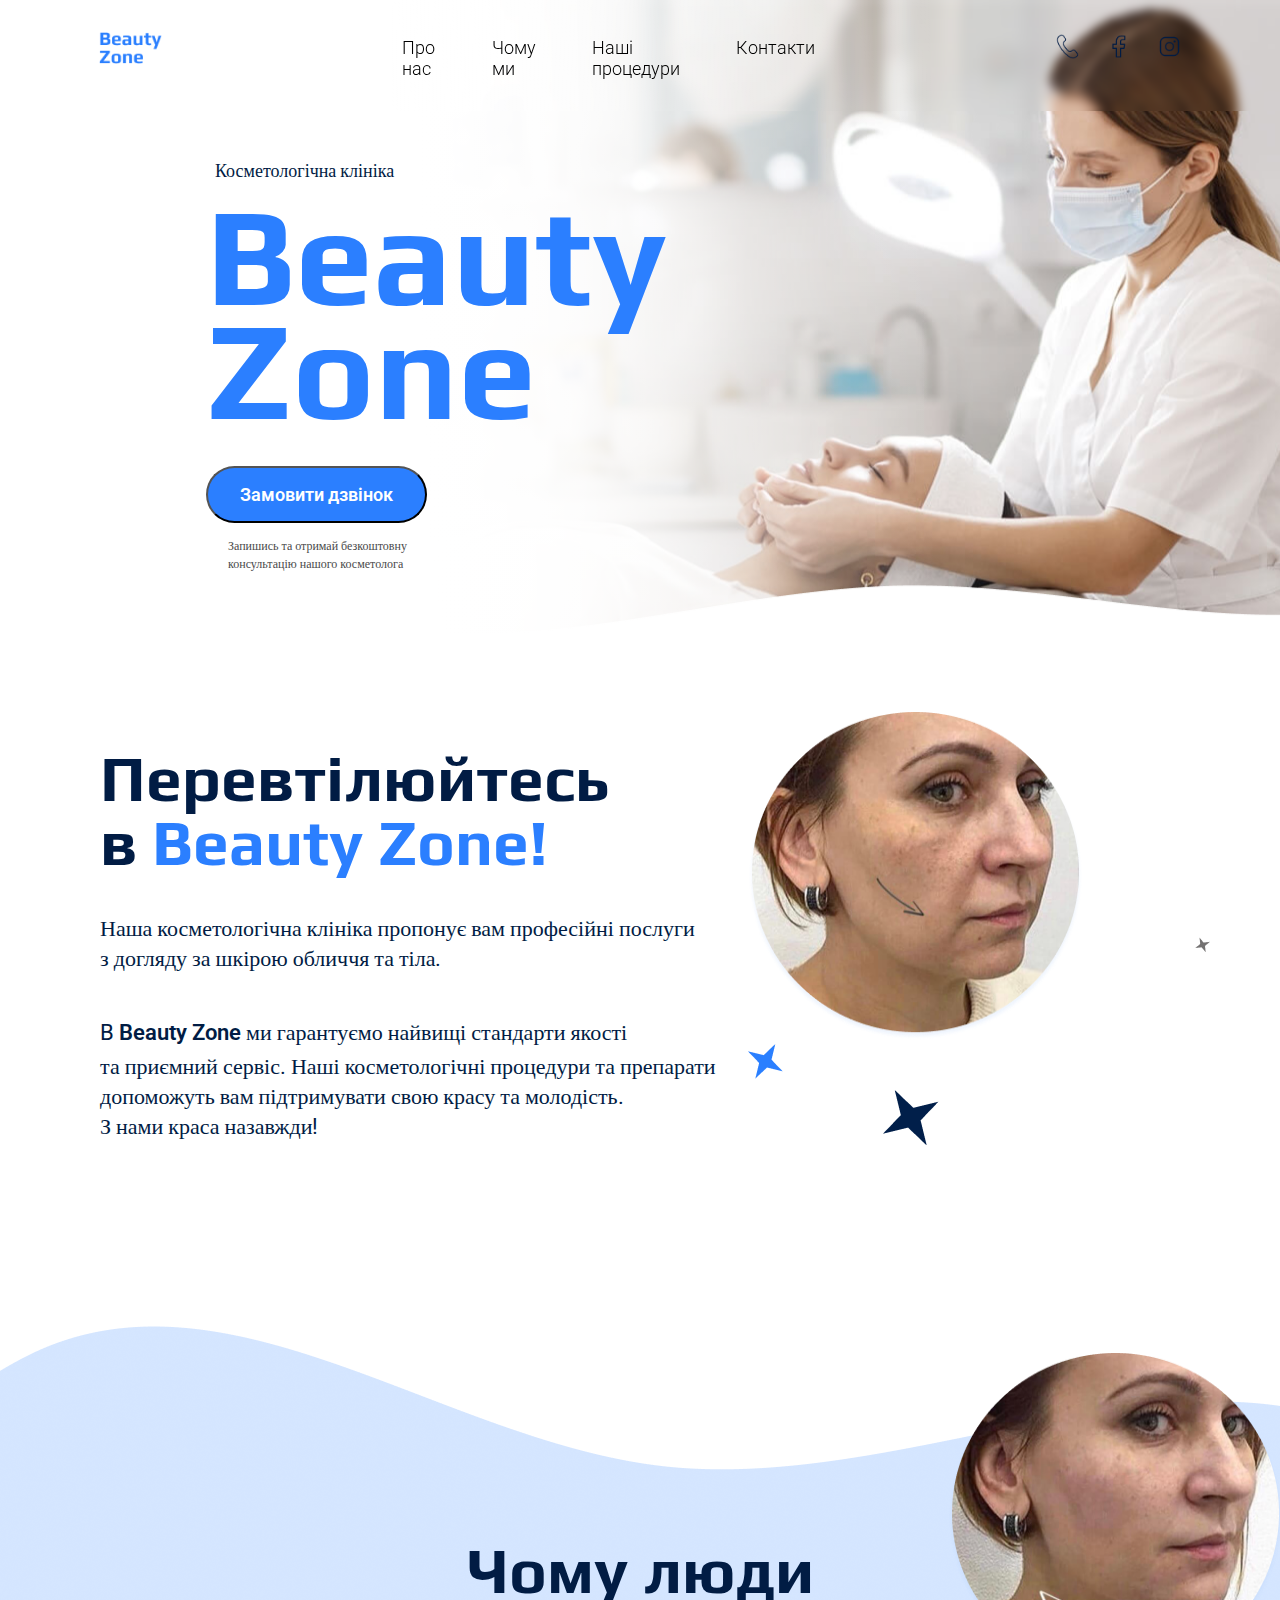
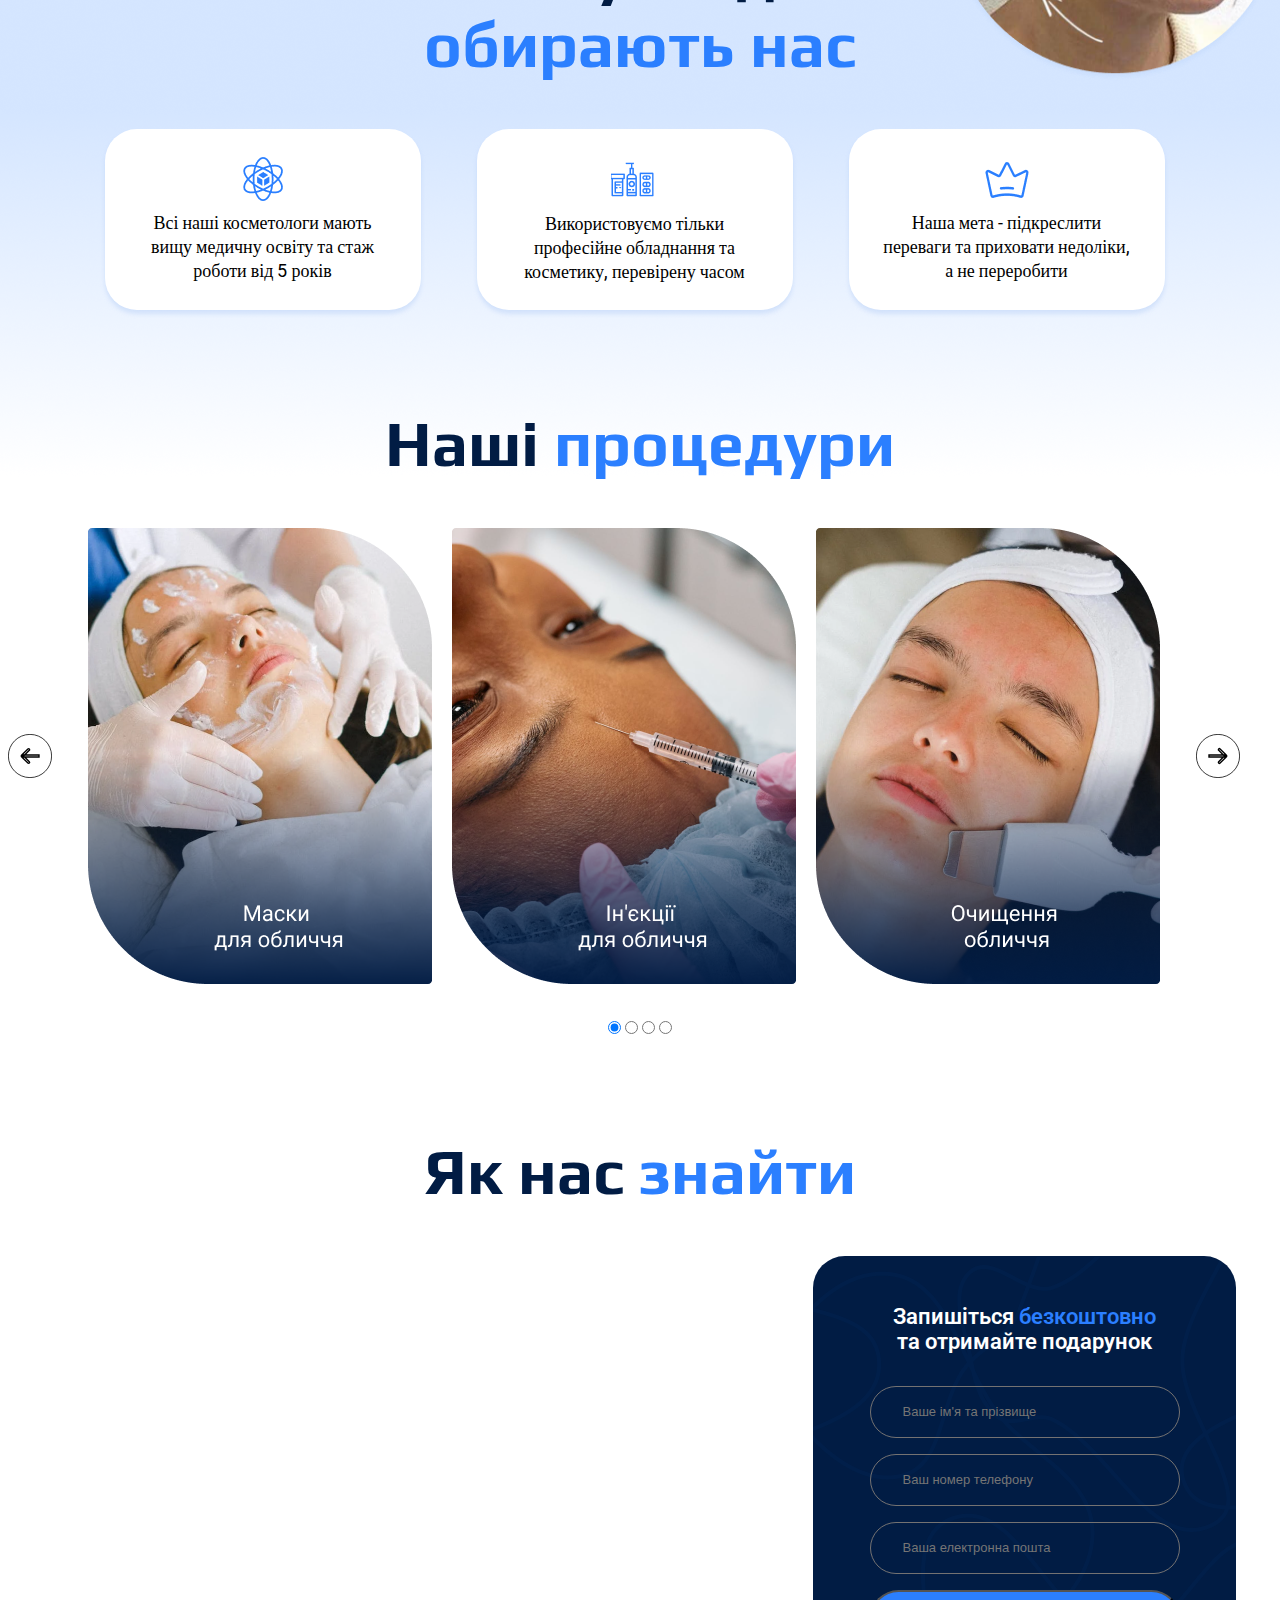
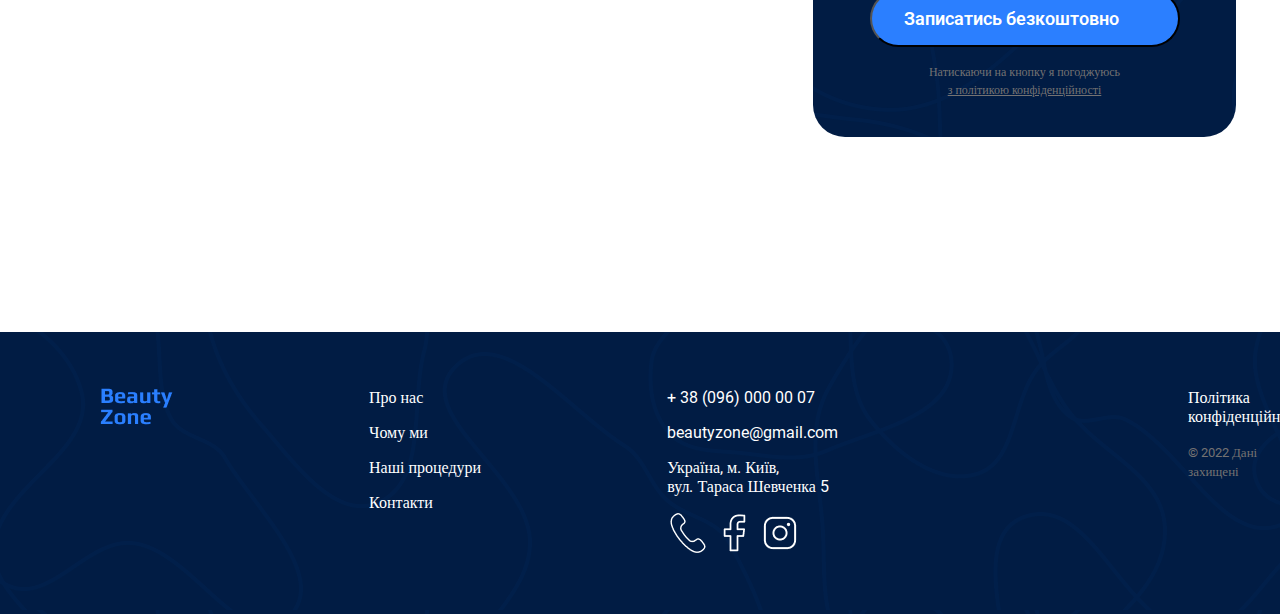
==== index.html @ e83ce2b2 "new" ====
<!DOCTYPE html>
<html lang="uk">
<head>
    <meta charset="UTF-8">
    <meta name="viewport" content="width=device-width, initial-scale=1.0">
    <title>Beaty Zone</title>
    <link rel="stylesheet" href="styles.css">

    <link rel="preconnect" href="https://fonts.googleapis.com">
    <link rel="preconnect" href="https://fonts.gstatic.com" crossorigin>
    
    <link href="https://fonts.googleapis.com/css2?family=Play&family=Roboto:wght@300;400&display=swap" rel="stylesheet">

</head>
<body>
    <div class="main">
    <div class="header">

        <div class="nav">
        <img id="logo" src="img/logo.png" alt="">

        <div class="nav_text">
        <a href="#About-us"><p class="nav_one">Про нас</p></a>
        <a href="#Why-we"><p class="nav_two">Чому ми</p></a>
        <a href="#What-we-do"><p class="nav_three">Наші процедури</p></a>
        <a href="#Where-find"><p class="nav_four">Контакти</p></a>
        </div>
        
        <a href="index2.html"><img id="icons_one" src="img/telephone_icon.png"  alt=""></a>
        <img id="icons_two" src="img/facebook_icon.png" alt="">
        <img id="icons_three" src="img/instagram_icon.png" alt="">
        </div>

    </div>

    
    <div class="center">
        
        <div class="content">
        <p id="par_one">Косметологічна клініка</p>
        <h1>Beauty<br>Zone</h1>
        <button>Замовити дзвінок</button>
        <p id="par_two">Запишись та отримай безкоштовну<br>консультацію нашого косметолога</p>
        </div>
        <img id="vector" src="img/vector.png" alt="">

    </div>

</div>


<a name="About-us"><div class="article"></a>

        <div class="art_text">
        <h1>Перевтілюйтесь<br> в <span>Beauty Zone!</span></h1>
        <p id="art_p_first">Наша косметологічна клініка пропонує вам професійні послуги<br> 
            з догляду за шкірою обличчя та тіла. </p>
        <p id="art_p_two">B <span>Beauty Zone</span> ми гарантуємо найвищі стандарти якості <br>
            та приємний сервіс. Наші косметологічні процедури та препарати<br>
            допоможуть вам підтримувати свою красу та молодість.<br>
            З нами краса назавжди!</p>
        </div>

        <div class="art_img">
        <img id="dark-blue_star" src="img/bottom_star.png" alt="dark-star">
        <img id="face_before" src="img/Mask_group_one.png" alt="face-before">
        <img id="grey_star" src="img/down_star.png" alt="grey-star">
        <img id="blue_star" src="img/up_star.png" alt="">
        <img id="face_after" src="img/Mask_group_two.png" alt="face-after">
        </div>

       </div>


       <div class="not">
        <a name="Why-we"><div class="aside"></a>
        
        <h1>Чому люди<br><span>обирають нас</span></h1>

        <div class="block">

            <div class="block_one">
                <div class="block_456">
                    <img src="img/game-icons.png" alt="">
                    <p>Всі наші косметологи мають вищу медичну освіту 
                        та стаж роботи від 5 років</p>
                </div>
            </div>

            <div class="block_two">
                <div class="block_457">
                    <img src="img/medicinecosmeticsbottle.png" alt="">
                    <p>Використовуємо тільки професійне обладнання
                       та косметику, перевірену часом</p>
                </div>
            </div>

            <div class="block_three">
                <div class="block_458">
                    <img src="img/crown-light.png" alt="">
                    <p>Наша мета - підкреслити переваги 
                       та приховати недоліки, а не переробити</p>
                </div>
            </div>
        </div>

       </div>
    

    <a name="What-we-do"><div class="main_two"></a>
        <h1>Наші <span>процедури</span></h1>

        <div class="slider">
            
        <a href="#" >
            <svg class="arrow_one" width= "44" height= "44">
                <use id="icon-Group-338" href="./img/sprite/symbol-defs4.svg#icon-Group-338"></use>
            </svg>
        </a>
        
        <img class="slider_img_one" src="img/slider_one.png" alt="">
        <img class="slider_img_two" src="img/slider_two.png" alt="">
        <img src="img/slider_three.png" alt="">

        <a href="#" >
            <svg class="arrow_two" width= "44" height= "44">
                <use id="icon-Group-338" href="./img/sprite/symbol-defs4.svg#icon-Group-339"></use>
            </svg>
        </a>
        </div>

        <div id="slider_radio">
            <input type="radio" name="slider" id="slide1" checked>
            <input type="radio" name="slider" id="slide2">
            <input type="radio" name="slider" id="slide3">
            <input type="radio" name="slider" id="slide4">
        </div>
    </div>

</div>


<a name="Where-find"></a><div class="location_reg">
    <h1>Як нас <span>знайти</span></h1>

    <div class="location_reg-content">
        <div class="location">
            <iframe class="location_map" src="https://www.google.com/maps/embed?pb=!1m18!1m12!1m3!1d2540.9325719461135!2d30.517166789410403!3d50.44235659999998!2m3!1f0!2f0!3f0!3m2!1i1024!2i768!4f13.1!3m3!1m2!1s0x40d4cef8b5f6338d%3A0x25c7f06ad686451c!2z0LHRg9C7LiDQotCw0YDQsNGB0LAg0KjQtdCy0YfQtdC90LrQviwgNSwg0JrQuNC10LIsIDAyMDAw!5e0!3m2!1sru!2sua!4v1694775369630!5m2!1sru!2sua" width="600" height="450" style="border:0;" allowfullscreen="" loading="lazy" referrerpolicy="no-referrer-when-downgrade"></iframe>
        </div>

        <div class="register_form">
            <div class="register">
                <h1>Запишіться <span>безкоштовно</span>
                   <br> та отримайте подарунок</h1>

                <form>
                <input type="text" id="name" name="name" placeholder="Ваше ім'я та прізвище">
                <input type="text" id="phone-number" name="phone-number" placeholder="Ваш номер телефону">
                <input type="email" id="email" name="email" placeholder="Ваша електронна пошта">
                <button>Записатись безкоштовно</button>
                <p>Натискаючи на кнопку я погоджуюсь <br><span>з політикою конфіденційності</span></p>
                </form>
                
            </div>
        </div>

    </div>

</div>


<div class="footer">

    <div class="logo">
        <img src="img/logo.png" alt="">
    </div>

    <div class="about_us">
        <ul>
            <li>Про нас</li>
            <li>Чому ми</li>
            <li>Наші процедури</li>
            <li>Контакти</li>
        </ul>
    </div>

    <div class="info">
        <ul>
            <li>+ 38 (096) 000 00 07</li>
            <li>beautyzone@gmail.com</li>
            <li>Україна, м. Київ,<br>
                вул. Тараса Шевченка 5</li>
            <li>
                <img src="img/telephone-white.png" alt="">
                <img src="img/facebook-white.png" alt="">
                <img src="img/instagram-white.png" alt="">
            </li>
        </ul>
    </div>

    <div class="confidenc">
        <ul>
            <li>Політика конфіденційності</li>
            <li><span>© 2022 Дані захищені</span></li>
            <!-- <img class="conf-img" src="img/Photo-products.png" alt=""> -->
        </ul>
    </div>


</div>


</body>
</html>
---- styles.css ----
@font-face {
    font-display: swap; 
    font-family: 'Roboto';
    font-style: normal;
    font-weight: 400;
    src: url('../fonts/roboto-v30-latin-regular.woff2') format('woff2'); 
  }
@font-face {
    font-display: swap; 
    font-family: 'Play';
    font-style: normal;
    font-weight: 400;
    src: url('../fonts/play-v19-latin-regular.woff2') format('woff2'); 
  }

  :root {
    --beauty-landing-2-c-1: #011C44;
    --beauty-landing-22: #2B7FFF;
    --beauty-landing-2-background: #FFF;
    --beauty-landing-25: #747272;
}

* {
    margin: 0;
    padding: 0;
    box-sizing: border-box;
}
body {
    margin: 0;
    font-family: 'roboto' 'play';
}


.main {
    background-image: url(img/fon.png);
    background-repeat: no-repeat;
}
.header{
    background: rgba(255, 255, 255, 0.25);
    backdrop-filter: blur(5px);
    background: linear-gradient(89deg, #FFF 30.62%, rgba(255, 255, 255, 0.85) 41.31%, rgba(255, 255, 255, 0.19) 58.65%, rgba(255, 255, 255, 0.00) 72.78%);
} 


.nav {
    display: inline-flex;
    font-family: 'Play';
    font-size: 18px;
    font-style: normal;
    font-weight: 700;
    line-height: normal;
    padding-top: 32px;
    padding-bottom: 32px;
    margin-left: 99px;
    margin-right: 99px;
}
#logo{
    width: 64px;
    height: 32px;
    cursor: pointer;
}

.nav_text {
    display: inline-flex;
    margin-left: 240px;
    margin-right: 240px;
}
.nav_text a {
    text-decoration: none;
}
.nav p {
    cursor: pointer;
    padding-top: 5px;
    justify-content: center;
    color: #000000;
    font-family: Roboto;
    font-size: 18px;
    font-weight: 300;
    line-height: normal;
}
.nav_one {
    margin-right:  56px;
}
.nav_two {
    margin-right:  56px;
}
.nav_three {
    margin-right:  56px;
}
.nav p:hover{
    color: var(--beauty-landing-22, #2B7FFF);
}

#icons_one {
    cursor: pointer;
    width: 25px;
    height: 25px;
    margin-right: 26px;
    margin-top: 2px;
}
#icons_one:hover {
        display: inline-block; /* Делаем элемент блочным для правильного отображения */
        transition: all 3s ease; /* Плавный переход со временем 0.3 секунды и анимацией ease (по умолчанию) */
      
}
#icons_two {
    cursor: pointer;
    width: 25px;
    height: 25px;
    margin-right: 26px;
    margin-top: 2px;
}
#icons_three {
    cursor: pointer;
    width: 25px;
    height: 25px;
    margin-top: 2px;
}


.center {
    background: linear-gradient(89deg, #FFF 30.62%, rgba(255, 255, 255, 0.85) 41.31%, rgba(255, 255, 255, 0.19) 58.65%, rgba(255, 255, 255, 0.00) 72.78%);
    /* width: 1469.447px; */
    height: 600.934px;
}
#vector {
    margin-top: 45px;
}
.content {
    margin-left: 206px;
    padding-top: 48.52px;
}

.content #par_one {
    font-family: Roboto;
    font-size: 18px;
    font-weight: 400;
    color: var(--beauty-landing-2-c-1, #011C44);
    padding-bottom: 16px;
    padding-left: 9px;
}
.content h1{
    color: var(--beauty-landing-22, #2B7FFF);
    font-family: Play;
    font-size: 140px;
    font-weight: 700;
    line-height: 114px; 
    text-transform: capitalize;
    padding-bottom: 40px;
}
.content button{
    display: flex;
    padding: 16px 32px;
    align-items: flex-start;
    gap: 10px;
    border-radius: 32px;
    background: var(--beauty-landing-22, #2B7FFF);
}
.content button {
    cursor: pointer;
    font-family: Roboto;
    font-size: 18px;
    font-weight: 600;
    color: #FFF;
}
.content #par_two {
    padding-left: 22px;
    color: var(--beauty-landing-2-c-3, #4A4A4A);
    font-family: Roboto;
    font-size: 12px;
    font-weight: 400;
    line-height: 18px; 
    padding-top: 14px;
}


.article {
    display:flex;
    margin-left: 100px;
}

.art_text {
    display: inline-flex;
    flex-direction: column;
    align-items: flex-start;
    gap: 40px;
    margin-top: 34px;
}
.art_text h1 {
    color: var(--beauty-landing-2-c-1, #011C44);
    font-family: Play;
    font-size: 64px;
    font-weight: 700;
    line-height: 1;
}
.art_text span{
    color: var(--beauty-landing-22, #2B7FFF);
    font-family: Play;
    font-size: 64px;
}

#art_p_first {
    color: var(--beauty-landing-2-c-1, #011C44);
    font-family: Roboto;
    font-size: 22px;
    font-weight: 400;
    line-height: 30px;
}
#art_p_two {
    color: var(--beauty-landing-2-c-1, #011C44);
    font-family: Roboto;
    font-size: 22px;
    font-weight: 400;
    line-height: 30px;
}
#art_p_two span{
    color: var(--beauty-landing-2-c-1, #011C44);
    font-family: Roboto;
    font-size: 22px;
    font-weight: 600;
    line-height: 38px;
    text-transform: capitalize;
}

.art_img {
    display: inline-flexbox;
    width: 499px;
    height: 695px;
    margin-left: 32px;
    position: relative;
}

#face_before {
    width: 335px;
    height: 328px;
}
#face_after {
    width: 335px;
    height: 328px;
    margin-left: 200px;
}
#blue_star {
    padding-bottom: 30vh;
}
#grey_star {
    padding-left: 12vh;
    padding-bottom: 86.58px;
}
#dark-blue_star {
    position: absolute;
    margin-top: 42vh;
    margin-left: 15vh;
}


.not {
    background: url(img/background_blue.png), no-repeat;
    width: 100%;
    margin-top: -9vh;
}
.aside {
    text-align: center;
    padding-top: 23vh;
    margin-bottom: 96px;
}
.aside h1{
    color: var(--beauty-landing-2-c-1, #011C44);
    text-align: center;
    font-family: Play;
    font-size: 64px;
    font-weight: 700;
    line-height: normal;
    padding-bottom: 48px;
}
.aside h1 span{
    color: var(--beauty-landing-22, #2B7FFF);
    background: no-repeat;
    font-size: 64px;
    font-weight: 700;
    line-height: normal;
}


.block {
    display: inline-flex;
    margin-left: 45px;
}

.block_one {
    display: flex;
    height: 181px;
    width: 316px;
    padding: 24px 32px;
    margin-right: 56px;
    justify-content: center;
    align-items: center;
    border-radius: 32px;
    background: #FFF;
    box-shadow: 0px 4px 4px 0px rgba(168, 198, 245, 0.38);
}
.block_456 {
    display: flex;
    flex-direction: column;
    justify-content: flex-end;
    align-items: center;
    gap: 8px;
}
.block_456 p{
    color: #000;
    text-align: center;
    font-family: Roboto;
    font-size: 18px;
    font-weight: 400;
    line-height: 24px; 
}


.block_two {
    display: flex;
    height: 181px;
    width: 316px;
    padding: 24px 32px;
    margin-right: 56px;
    justify-content: center;
    align-items: center;
    border-radius: 32px;
    background: #FFF;
    box-shadow: 0px 4px 4px 0px rgba(168, 198, 245, 0.38);
}
.block_457 {
    display: flex;
    flex-direction: column;
    justify-content: flex-end;
    align-items: center;
    gap: 8px;
}
.block_457 p{
    color: #000;
    text-align: center;
    font-family: Roboto;
    font-size: 18px;
    font-weight: 400;
    line-height: 24px; 
}


.block_three {
    display: flex;
    height: 181px;
    width: 316px;
    padding: 24px 32px;
    margin-right: 56px;
    justify-content: center;
    align-items: center;
    border-radius: 32px;
    background: #FFF;
    box-shadow: 0px 4px 4px 0px rgba(168, 198, 245, 0.38);
}
.block_458 {
    display: flex;
    flex-direction: column;
    justify-content: flex-end;
    align-items: center;
    gap: 8px;
}
.block_458 p{
    color: #000;
    text-align: center;
    font-family: Roboto;
    font-size: 18px;
    font-weight: 400;
    line-height: 24px; 
}

.main_two {
    align-items: center;
    justify-content: center;
    margin-bottom: 96px;
}
.main_two h1{
    color: var(--beauty-landing-2-c-1, #011C44);
    justify-content: center;
    font-family: Play;
    font-size: 64px;
    font-style: normal;
    font-weight: 700;
    line-height: normal;
    text-align: center;
    margin-bottom: 48px;
}
.main_two span{
    color: var(--beauty-landing-22, #2B7FFF);
    font-family: Play;
    font-size: 64px;
    font-weight: 700;
    line-height: normal;
}


.slider {
    text-align: center;
    margin-bottom: 32px;
}

.slider_img_one{
    padding-right: 16px;
}
.slider_img_two{
    padding-right: 16px;
}

.slider svg  {
    text-decoration: none;
    cursor: pointer;
    margin-bottom: 206px;
    margin-right: 32px;
}
use#icon-Group-338 {
    fill:  #ffffff;
    text-decoration: none; 
    stroke: #000;
}
use#icon-Group-338:active {
    text-decoration: none;
    fill: var(--color2, #2B7FFF);
    stroke: #ffffff;
}
.slider a {
    text-decoration: none;
    color: none;
}
.arrow_two{
    cursor: pointer;
    margin-bottom: 206px;
    margin-left: 32px;
}
#slider_radio {
    text-align: center;
}


.location_reg {
    margin-bottom: 95.43px;
}

.location_reg h1{
    text-align: center;
    color: var(--beauty-landing-2-c-1, #011C44);
    text-align: center;
    font-family: Play;
    font-size: 64px;
    font-weight: 700;
    line-height: normal;
    margin-bottom: 48px;
}
.location_reg h1 span{
    color: var(--beauty-landing-22, #2B7FFF);
    font-family: Play;
    font-size: 64px;
    font-weight: 700;
    line-height: normal;
}


.location_reg-content {
    display: inline-flex;
    margin-bottom: 95.43px;
}
.location {
    margin-right: 32px;
}
.location_map {
    width: 605px;
    height: 481px;
    border-radius: 32px;
    margin-left: 176px;
}

.register_form {
    border-radius: 32px;
    background-color: var(--beauty-landing-2-c-1, #011C44);
    background-image: url(img/background_blue-block.png);
    width: 423px;
    height: 481px;
    flex-shrink: 0;
}
.register {
    text-align: center;
}

.register h1{
    color: var(--beauty-landing-2-background, #FFF);
    text-align: center;
    font-family: Roboto;
    font-size: 22px;
    font-weight: 600;
    line-height: normal;
    padding-top: 48px;
    margin-bottom: 32px;
}
.register h1 span{
    color: var(--beauty-landing-22, #2B7FFF);
    font-family: Roboto;
    font-size: 22px;
    font-weight: 600;
    line-height: normal;
}
.register form {
    display: grid;
    justify-content: center;
    gap: 16px;
    
}
.register input {
    width: 310px;
    height: 52px;
    border-radius: 32px;
    border: 1px solid #747272;
    outline: none;
    padding: 0 2rem;
    font-size: 13px;
    background-color: unset;
    flex-shrink: 0;
    color: #FFF;
}

.register button {
    cursor: pointer;
    display: flex;
    padding: 16px 32px;
    align-items: flex-start;
    gap: 10px;
    border-radius: 32px;
    background: var(--beauty-landing-22, #2B7FFF);
    color: var(--beauty-landing-2-background, #FFF);
    font-family: Roboto;
    font-size: 18px;
    font-weight: 600;
    line-height: normal;
}

.register form p{
    color: var(--beauty-landing-25, #747272);
    text-align: center;
    font-family: Roboto;
    font-size: 12px;
    font-weight: 400;
    line-height: 18px; 
}
.register form span{
    color: var(--beauty-landing-25, #747272);
    font-family: Roboto;
    font-size: 12px;
    font-weight: 400;
    line-height: 18px;
    text-decoration-line: underline;
}


.footer {
    display: flex;
    background-color: var(--beauty-landing-2-c-1);
    color: var(--beauty-landing-2-background);
    background-image: url(img/background-footer.png);
    font-family: Roboto;
    gap: 186px;
}

.logo {
    cursor: pointer;
    margin-top: 56px;
    width: 83px;
    height: 42px;
    margin-left: 100px;
}

.footer ul{
    text-decoration: none;
    list-style: none;
}
.footer ul li{
    text-decoration: none;
    cursor: pointer;
    font-size: 16px;
}
.footer li:hover {
    color: #2B7FFF;
}

.about_us {
    margin-top: 56px;
    margin-bottom: 40px;
}
.about_us li{
    margin-bottom: 16px;
}

.info {
    margin-top: 56px;
    margin-bottom: 40px;
}
.info li {
    margin-bottom: 16px;
}

.confidenc {
    margin-top: 56px;
    margin-bottom: 40px;
    position: absolute;
    margin-left: 132vh;
}
.confidenc li {
    margin-bottom: 16px; 
}
.confidenc span {
    color: var(--beauty-landing-25, #747272);
    font-size: 13px;
}
.conf-img {
    position: relative;
    padding-top: 4px;
    padding-left: 15vh;
}


  @media screen and (max-width: 900px) {
    .carousel img{
      width: calc(100% / 2);
    }
  }
  @media screen and (max-width: 550px) {
    .carousel img{
      width: 100%;
    }
  }
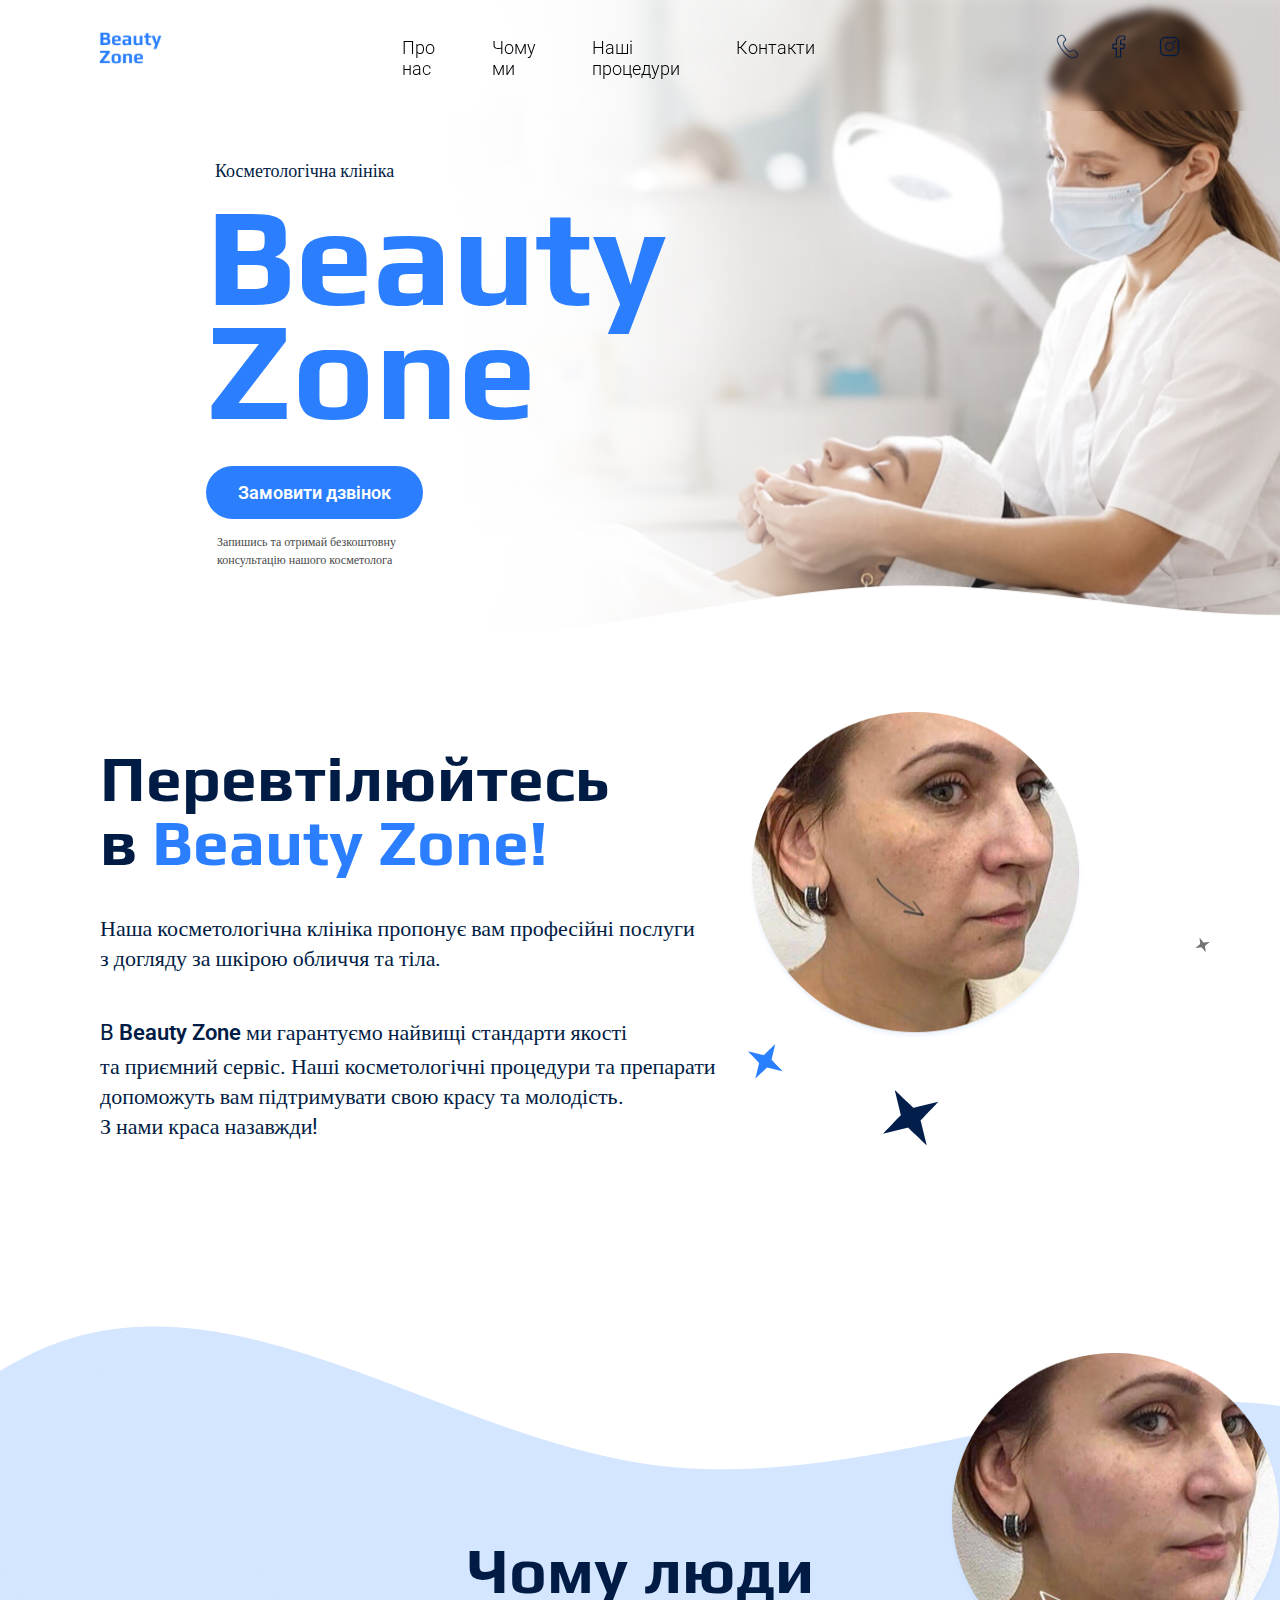
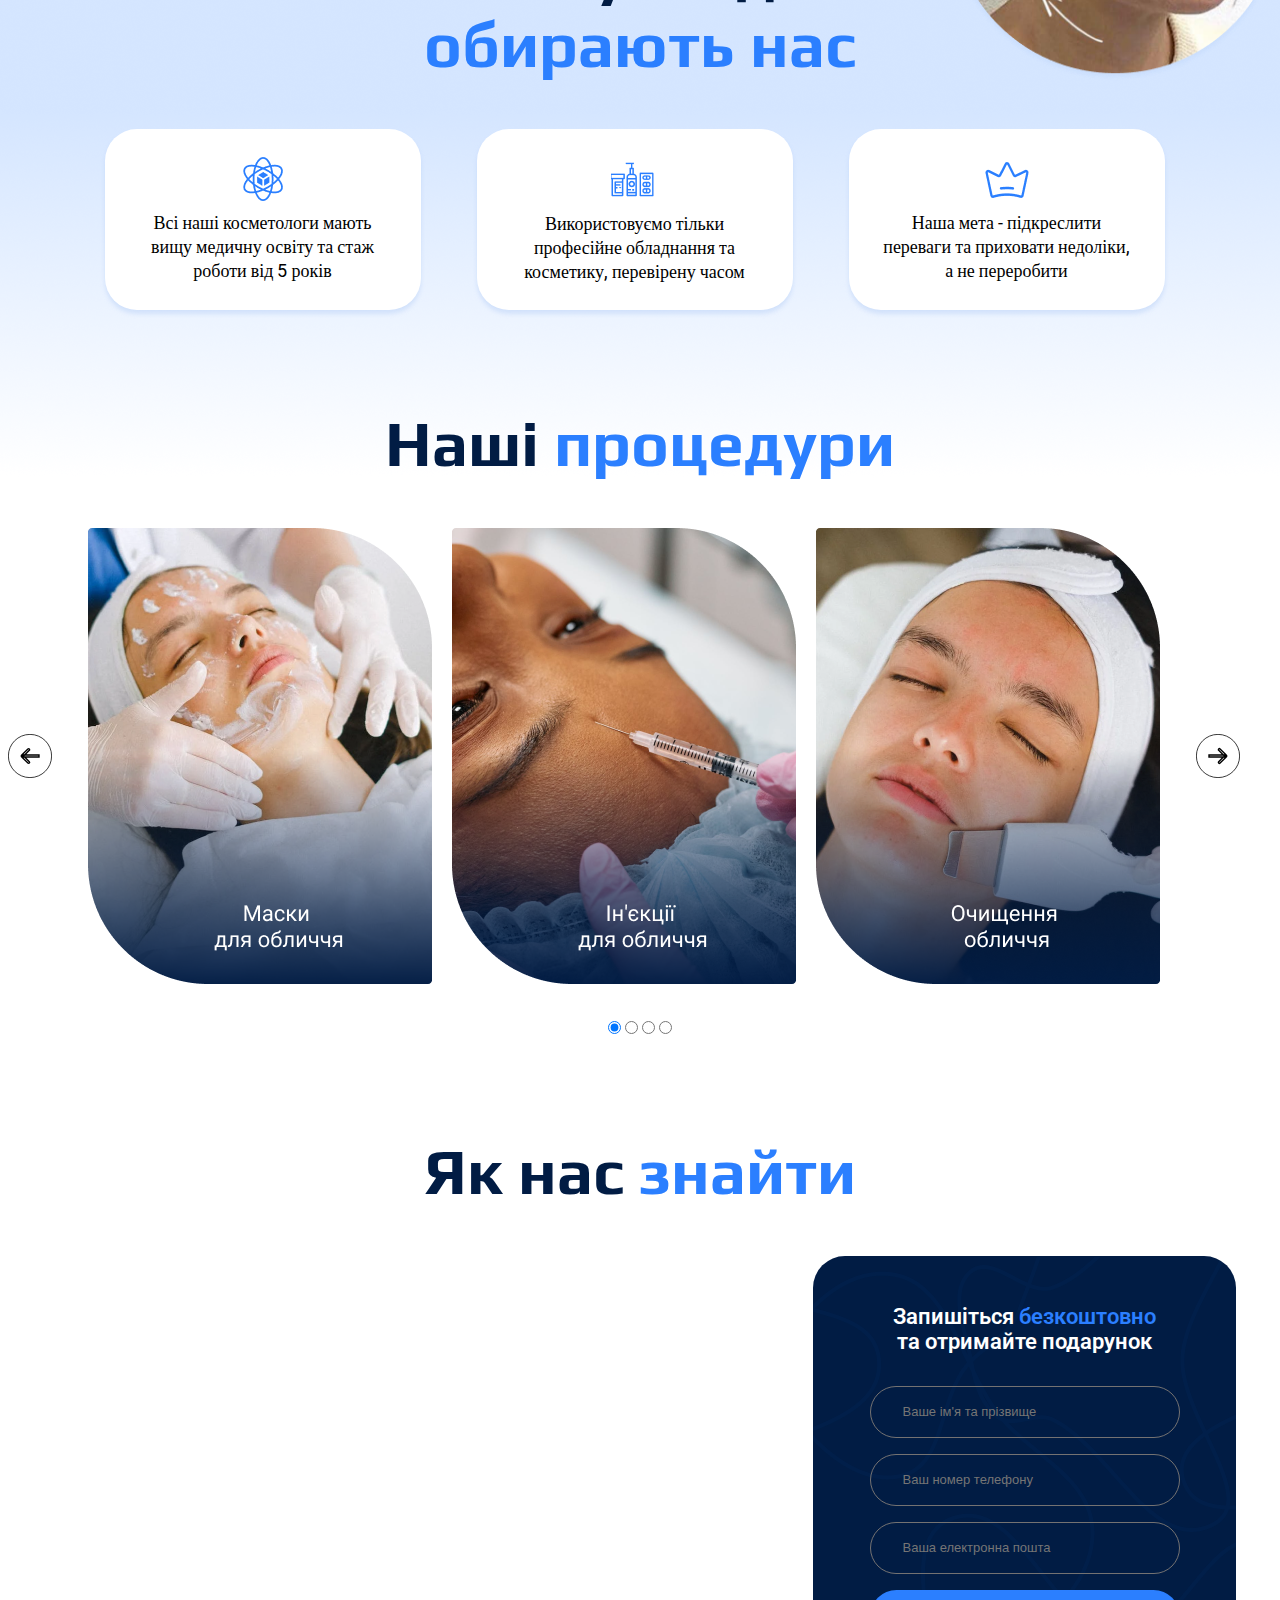
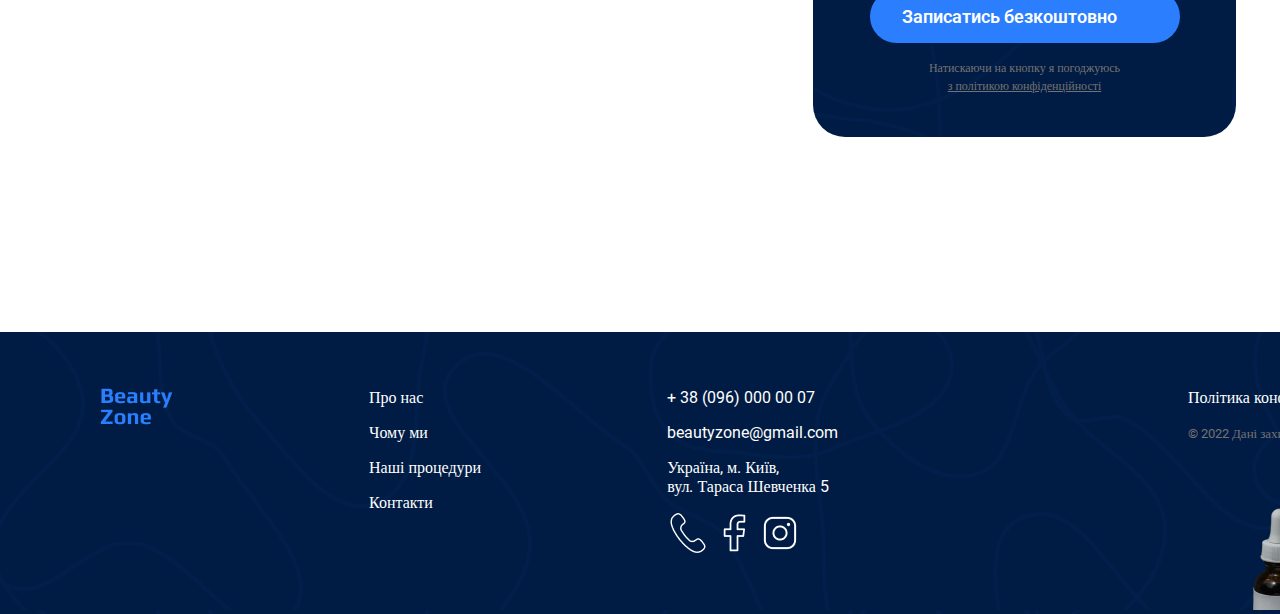
==== commit 048bbd4d: "upload" ====
--- a/index.html
+++ b/index.html
@@ -35,7 +35,7 @@
 
     
     <div class="center">
-        
+
         <div class="content">
         <p id="par_one">Косметологічна клініка</p>
         <h1>Beauty<br>Zone</h1>
@@ -49,7 +49,7 @@
 </div>
 
 
-<a name="About-us"><div class="article"></a>
+    <div class="article" id="About-us">
 
         <div class="art_text">
         <h1>Перевтілюйтесь<br> в <span>Beauty Zone!</span></h1>
@@ -73,7 +73,7 @@
 
 
        <div class="not">
-        <a name="Why-we"><div class="aside"></a>
+        <div class="aside" id="Why-we">
         
         <h1>Чому люди<br><span>обирають нас</span></h1>
 
@@ -107,7 +107,7 @@
        </div>
     
 
-    <a name="What-we-do"><div class="main_two"></a>
+    <div class="main_two" id="What-we-do">
         <h1>Наші <span>процедури</span></h1>
 
         <div class="slider">
@@ -124,7 +124,7 @@
 
         <a href="#" >
             <svg class="arrow_two" width= "44" height= "44">
-                <use id="icon-Group-338" href="./img/sprite/symbol-defs4.svg#icon-Group-339"></use>
+                <use id="icon-Group-339" href="./img/sprite/symbol-defs4.svg#icon-Group-339"></use>
             </svg>
         </a>
         </div>
@@ -140,7 +140,7 @@
 </div>
 
 
-<a name="Where-find"></a><div class="location_reg">
+<div class="location_reg" id="Where-find">
     <h1>Як нас <span>знайти</span></h1>
 
     <div class="location_reg-content">
@@ -202,8 +202,8 @@
         <ul>
             <li>Політика конфіденційності</li>
             <li><span>© 2022 Дані захищені</span></li>
-            <!-- <img class="conf-img" src="img/Photo-products.png" alt=""> -->
         </ul>
+        <img class="conf-img" src="img/Photo-products.png" alt="">
     </div>
 
 
--- a/styles.css
+++ b/styles.css
@@ -120,7 +120,6 @@
 
 .center {
     background: linear-gradient(89deg, #FFF 30.62%, rgba(255, 255, 255, 0.85) 41.31%, rgba(255, 255, 255, 0.19) 58.65%, rgba(255, 255, 255, 0.00) 72.78%);
-    /* width: 1469.447px; */
     height: 600.934px;
 }
 #vector {
@@ -157,14 +156,25 @@
     background: var(--beauty-landing-22, #2B7FFF);
 }
 .content button {
+    border: none;
     cursor: pointer;
     font-family: Roboto;
     font-size: 18px;
     font-weight: 600;
     color: #FFF;
 }
+.content button:active {
+    cursor: pointer;
+    font-family: Roboto;
+    font-size: 18px;
+    font-weight: 600;
+    color: var(--beauty-landing-2-c-1);
+    background-color: transparent;
+    border: 2px solid var(--beauty-landing-22);
+
+}
 .content #par_two {
-    padding-left: 22px;
+    padding-left: 11px;
     color: var(--beauty-landing-2-c-3, #4A4A4A);
     font-family: Roboto;
     font-size: 12px;
@@ -425,6 +435,17 @@
     fill: var(--color2, #2B7FFF);
     stroke: #ffffff;
 }
+use#icon-Group-339 {
+    fill:  #ffffff;
+    text-decoration: none; 
+    stroke: #000;
+}
+use#icon-Group-339:active {
+    text-decoration: none;
+    fill: var(--color2, #2B7FFF);
+    stroke: #ffffff;
+}
+
 .slider a {
     text-decoration: none;
     color: none;
@@ -525,6 +546,7 @@
 }
 
 .register button {
+    border: none;
     cursor: pointer;
     display: flex;
     padding: 16px 32px;
@@ -538,7 +560,15 @@
     font-weight: 600;
     line-height: normal;
 }
-
+.register button:active {
+    cursor: pointer;
+    font-family: Roboto;
+    font-size: 18px;
+    font-weight: 600;
+    color: var(--beauty-landing-2-background);
+    background-color: transparent;
+    border: 2px solid var(--beauty-landing-22);
+}
 .register form p{
     color: var(--beauty-landing-25, #747272);
     text-align: center;
@@ -604,6 +634,7 @@
 }
 
 .confidenc {
+    position: absolute;
     margin-top: 56px;
     margin-bottom: 40px;
     position: absolute;
@@ -618,8 +649,8 @@
 }
 .conf-img {
     position: relative;
-    padding-top: 4px;
-    padding-left: 15vh;
+    margin-top: 0px;
+    padding-left: 6.2vh;
 }
 
 
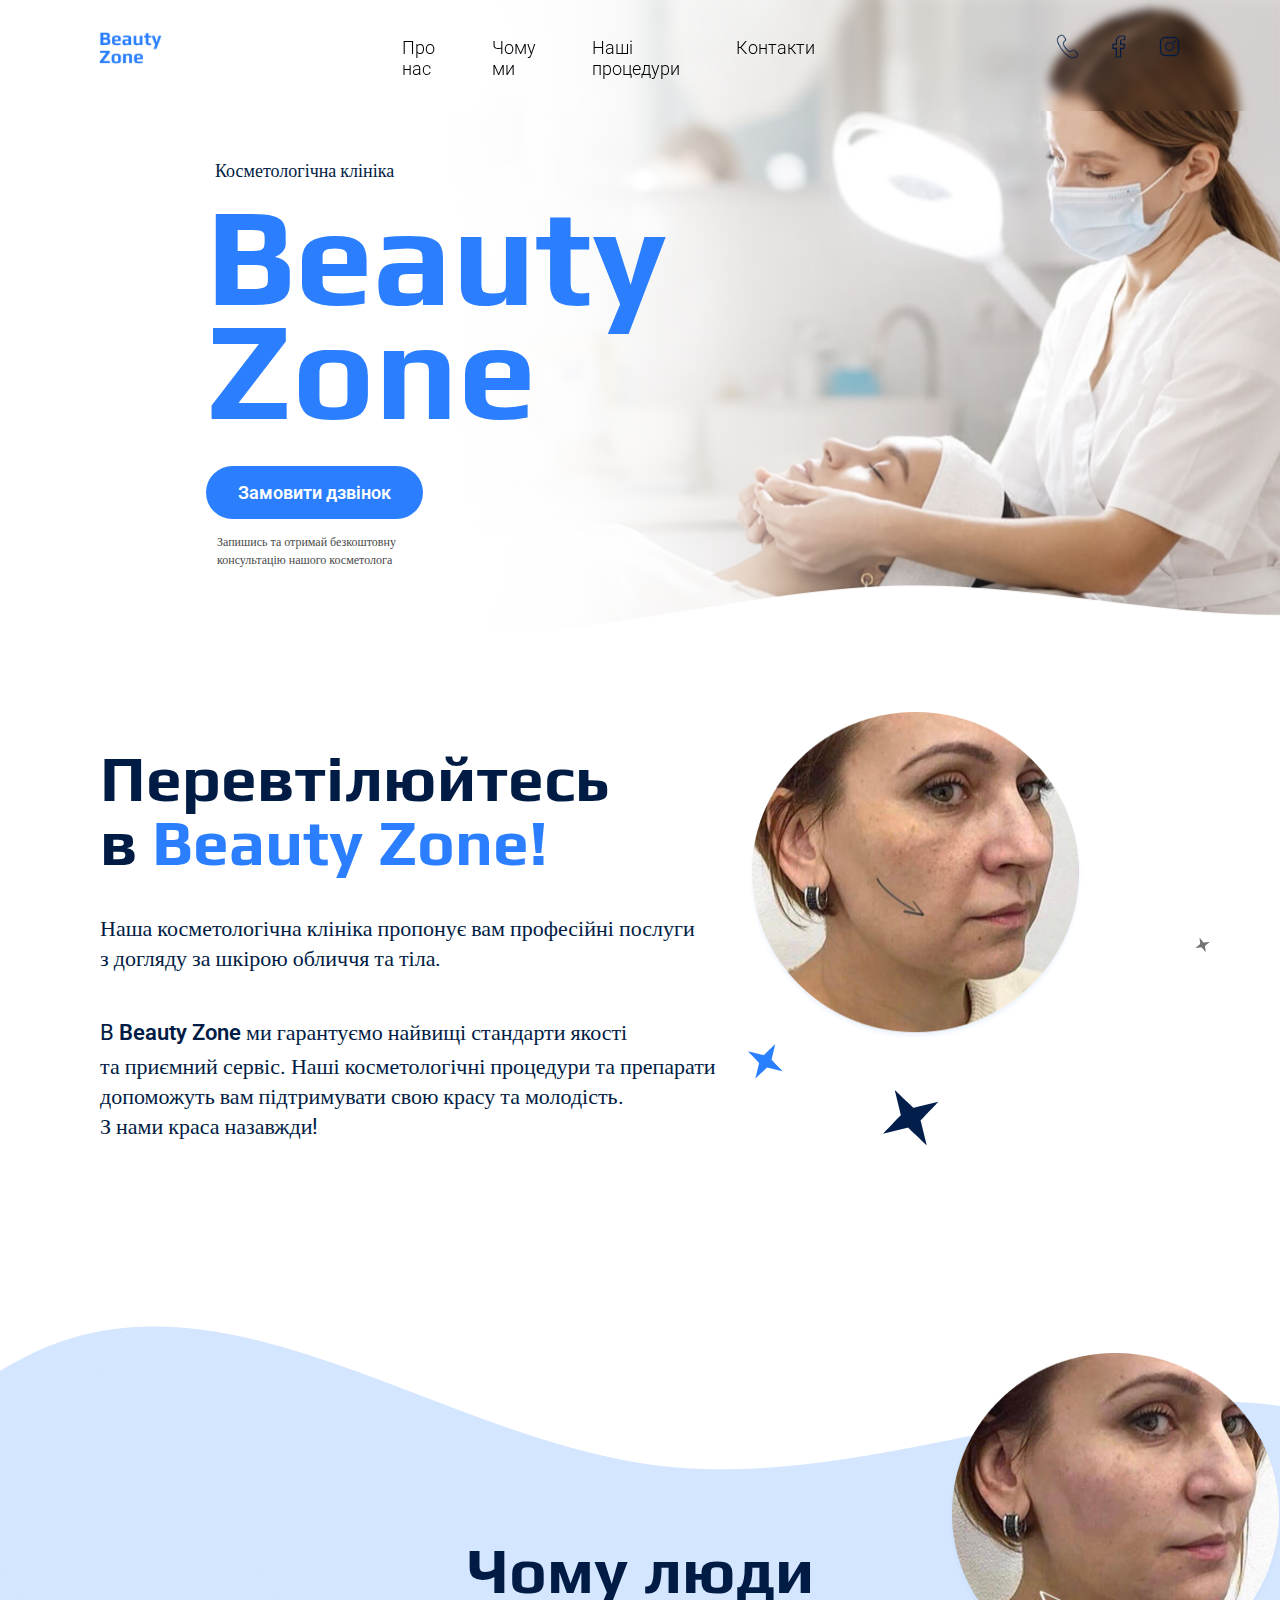
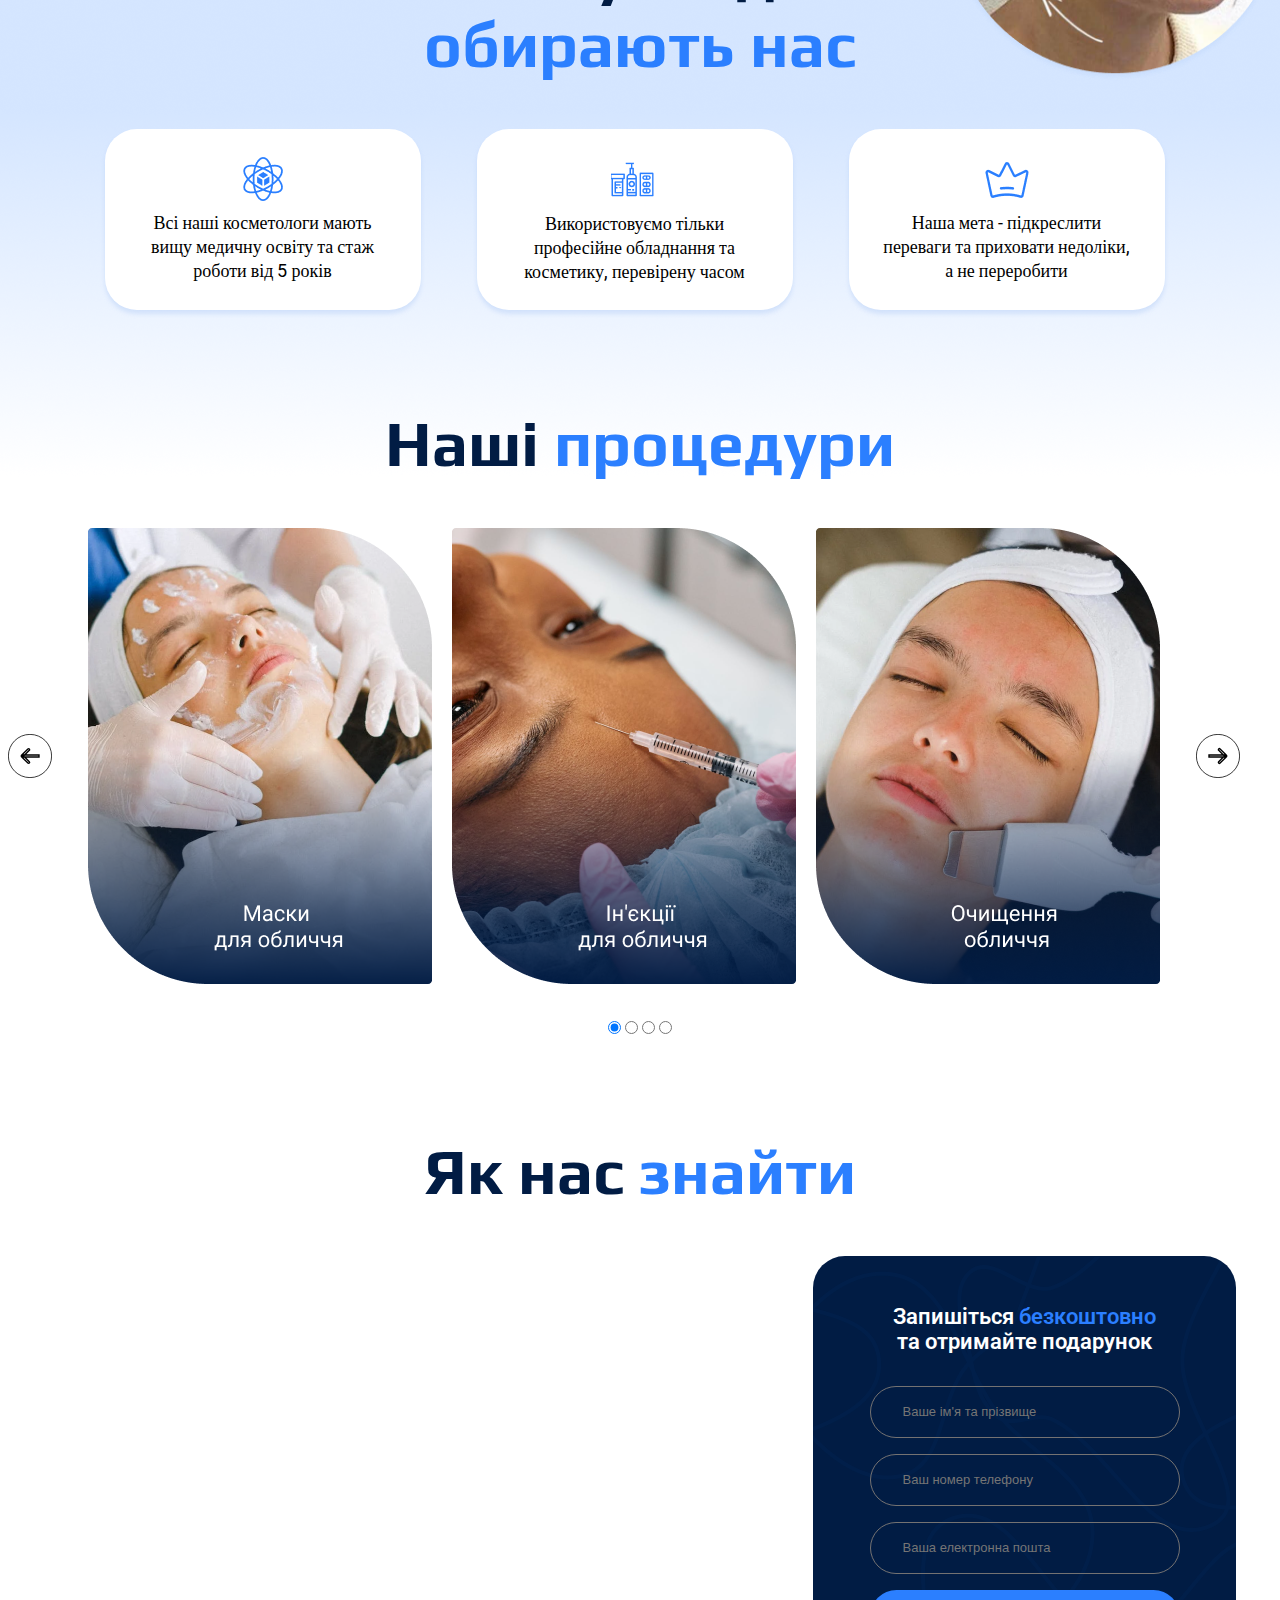
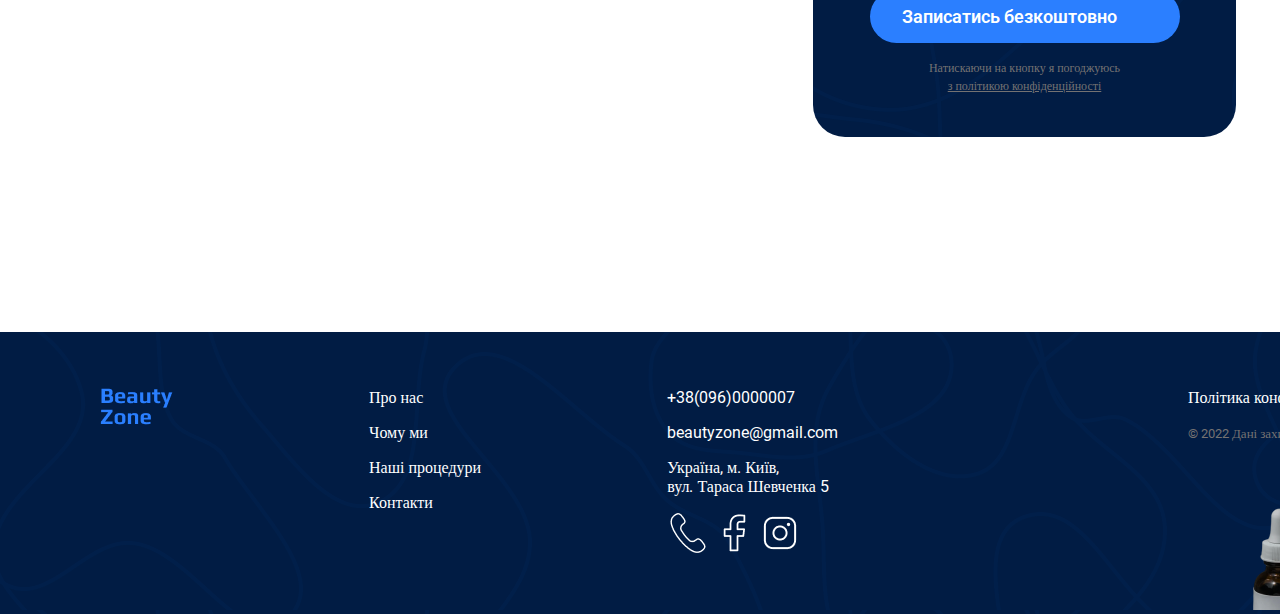
==== commit 30ad7994: "pravki" ====
--- a/index.html
+++ b/index.html
@@ -13,33 +13,33 @@
 
 </head>
 <body>
+    
     <div class="main">
-    <div class="header">
-
-        <div class="nav">
-        <img id="logo" src="img/logo.png" alt="">
-
-        <div class="nav_text">
-        <a href="#About-us"><p class="nav_one">Про нас</p></a>
-        <a href="#Why-we"><p class="nav_two">Чому ми</p></a>
-        <a href="#What-we-do"><p class="nav_three">Наші процедури</p></a>
-        <a href="#Where-find"><p class="nav_four">Контакти</p></a>
-        </div>
-        
-        <a href="index2.html"><img id="icons_one" src="img/telephone_icon.png"  alt=""></a>
-        <img id="icons_two" src="img/facebook_icon.png" alt="">
-        <img id="icons_three" src="img/instagram_icon.png" alt="">
-        </div>
-
-    </div>
-
-    
+        <div class="header">
+    
+            <div class="nav">
+            <img id="logo" src="img/logo.png" alt="">
+    
+            <div class="nav_text">
+            <a href="#About-us"><p class="nav_one">Про нас</p></a>
+            <a href="#Why-we"><p class="nav_two">Чому ми</p></a>
+            <a href="#What-we-do"><p class="nav_three">Наші процедури</p></a>
+            <a href="#Where-find"><p class="nav_four">Контакти</p></a>
+            </div>
+            
+            <a class="link2" href="tel:+ 38 (096) 000 00 07"><img id="icons_one" src="img/telephone_icon.png"  alt=""></a>
+            <img id="icons_two" src="img/facebook_icon.png" alt="">
+            <img id="icons_three" src="img/instagram_icon.png" alt="">
+            </div>
+    
+        </div>
+
     <div class="center">
 
         <div class="content">
         <p id="par_one">Косметологічна клініка</p>
         <h1>Beauty<br>Zone</h1>
-        <button>Замовити дзвінок</button>
+        <button><a href="index2.html">Замовити дзвінок</a></button>
         <p id="par_two">Запишись та отримай безкоштовну<br>консультацію нашого косметолога</p>
         </div>
         <img id="vector" src="img/vector.png" alt="">
@@ -157,7 +157,7 @@
                 <input type="text" id="name" name="name" placeholder="Ваше ім'я та прізвище">
                 <input type="text" id="phone-number" name="phone-number" placeholder="Ваш номер телефону">
                 <input type="email" id="email" name="email" placeholder="Ваша електронна пошта">
-                <button>Записатись безкоштовно</button>
+                <button><a href="index2.html">Записатись безкоштовно</a></button>
                 <p>Натискаючи на кнопку я погоджуюсь <br><span>з політикою конфіденційності</span></p>
                 </form>
                 
@@ -186,10 +186,10 @@
 
     <div class="info">
         <ul>
-            <li>+ 38 (096) 000 00 07</li>
-            <li>beautyzone@gmail.com</li>
-            <li>Україна, м. Київ,<br>
-                вул. Тараса Шевченка 5</li>
+            <li><a class="link2" href="tel:+ 38 (096) 000 00 07">+38(096)0000007</a></li>
+            <li><a class="link2" href="mailto:beautyzone@gmail.com">beautyzone@gmail.com</a></li>
+            <li><a class="link2" href="https://goo.gl/maps/kTsiAinonsroTgEWA">Україна, м. Київ,<br>
+             вул. Тараса Шевченка 5</a></li>
             <li>
                 <img src="img/telephone-white.png" alt="">
                 <img src="img/facebook-white.png" alt="">
--- a/styles.css
+++ b/styles.css
@@ -99,9 +99,8 @@
     margin-top: 2px;
 }
 #icons_one:hover {
-        display: inline-block; /* Делаем элемент блочным для правильного отображения */
-        transition: all 3s ease; /* Плавный переход со временем 0.3 секунды и анимацией ease (по умолчанию) */
-      
+    display: inline-block; 
+    transition: all 3s ease; 
 }
 #icons_two {
     cursor: pointer;
@@ -148,6 +147,7 @@
     padding-bottom: 40px;
 }
 .content button{
+    text-decoration: none;
     display: flex;
     padding: 16px 32px;
     align-items: flex-start;
@@ -163,7 +163,12 @@
     font-weight: 600;
     color: #FFF;
 }
+.content button a {
+    text-decoration-line: none;
+    color: #FFF;
+}
 .content button:active {
+    text-decoration: none;
     cursor: pointer;
     font-family: Roboto;
     font-size: 18px;
@@ -171,7 +176,9 @@
     color: var(--beauty-landing-2-c-1);
     background-color: transparent;
     border: 2px solid var(--beauty-landing-22);
-
+}
+.content button a:active {
+    color: var(--beauty-landing-2-c-1);
 }
 .content #par_two {
     padding-left: 11px;
@@ -237,7 +244,7 @@
     width: 499px;
     height: 695px;
     margin-left: 32px;
-    position: relative;
+    /* position: relative; */
 }
 
 #face_before {
@@ -560,6 +567,10 @@
     font-weight: 600;
     line-height: normal;
 }
+.register button a{
+    text-decoration-line: none;
+    color: #FFF;
+}
 .register button:active {
     cursor: pointer;
     font-family: Roboto;
@@ -569,6 +580,21 @@
     background-color: transparent;
     border: 2px solid var(--beauty-landing-22);
 }
+.register #name:focus {
+    border: none;
+    color: #FFF;
+    background: #747272;
+}
+.register #phone-number:focus {
+    border: none;
+    color: #FFF;
+    background: #747272;
+}
+.register #email:focus {
+    border: none;
+    color: #FFF;
+    background: #747272;
+}
 .register form p{
     color: var(--beauty-landing-25, #747272);
     text-align: center;
@@ -631,6 +657,13 @@
 }
 .info li {
     margin-bottom: 16px;
+}
+.link2 {
+    text-decoration: none;
+    color: var(--beauty-landing-2-background);
+}
+.link2:hover {
+    color: #2B7FFF;
 }
 
 .confidenc {
@@ -649,9 +682,37 @@
 }
 .conf-img {
     position: relative;
-    margin-top: 0px;
     padding-left: 6.2vh;
-}
+    bottom: 0;
+}
+
+
+/* .backdrop {
+    position: fixed;
+    top: 0;
+    left: 0;
+    right: 0;
+    bottom: 0;
+    display: flex;
+    align-items: center;
+    justify-content: center;
+    background-color: rgba(0, 0, 0, 0.5);
+}
+.modal {
+    position: relative;
+    width: 723px;
+    height: 681px;
+    background-color: var(--beauty-landing-2-c-1);
+    border-radius: 48px;
+}
+.backdrop .is-hidden {
+    display: none;
+}
+.modal-btn-close {
+    position: absolute;
+    top: 42px;
+    right: 42px;
+} */
 
 
   @media screen and (max-width: 900px) {
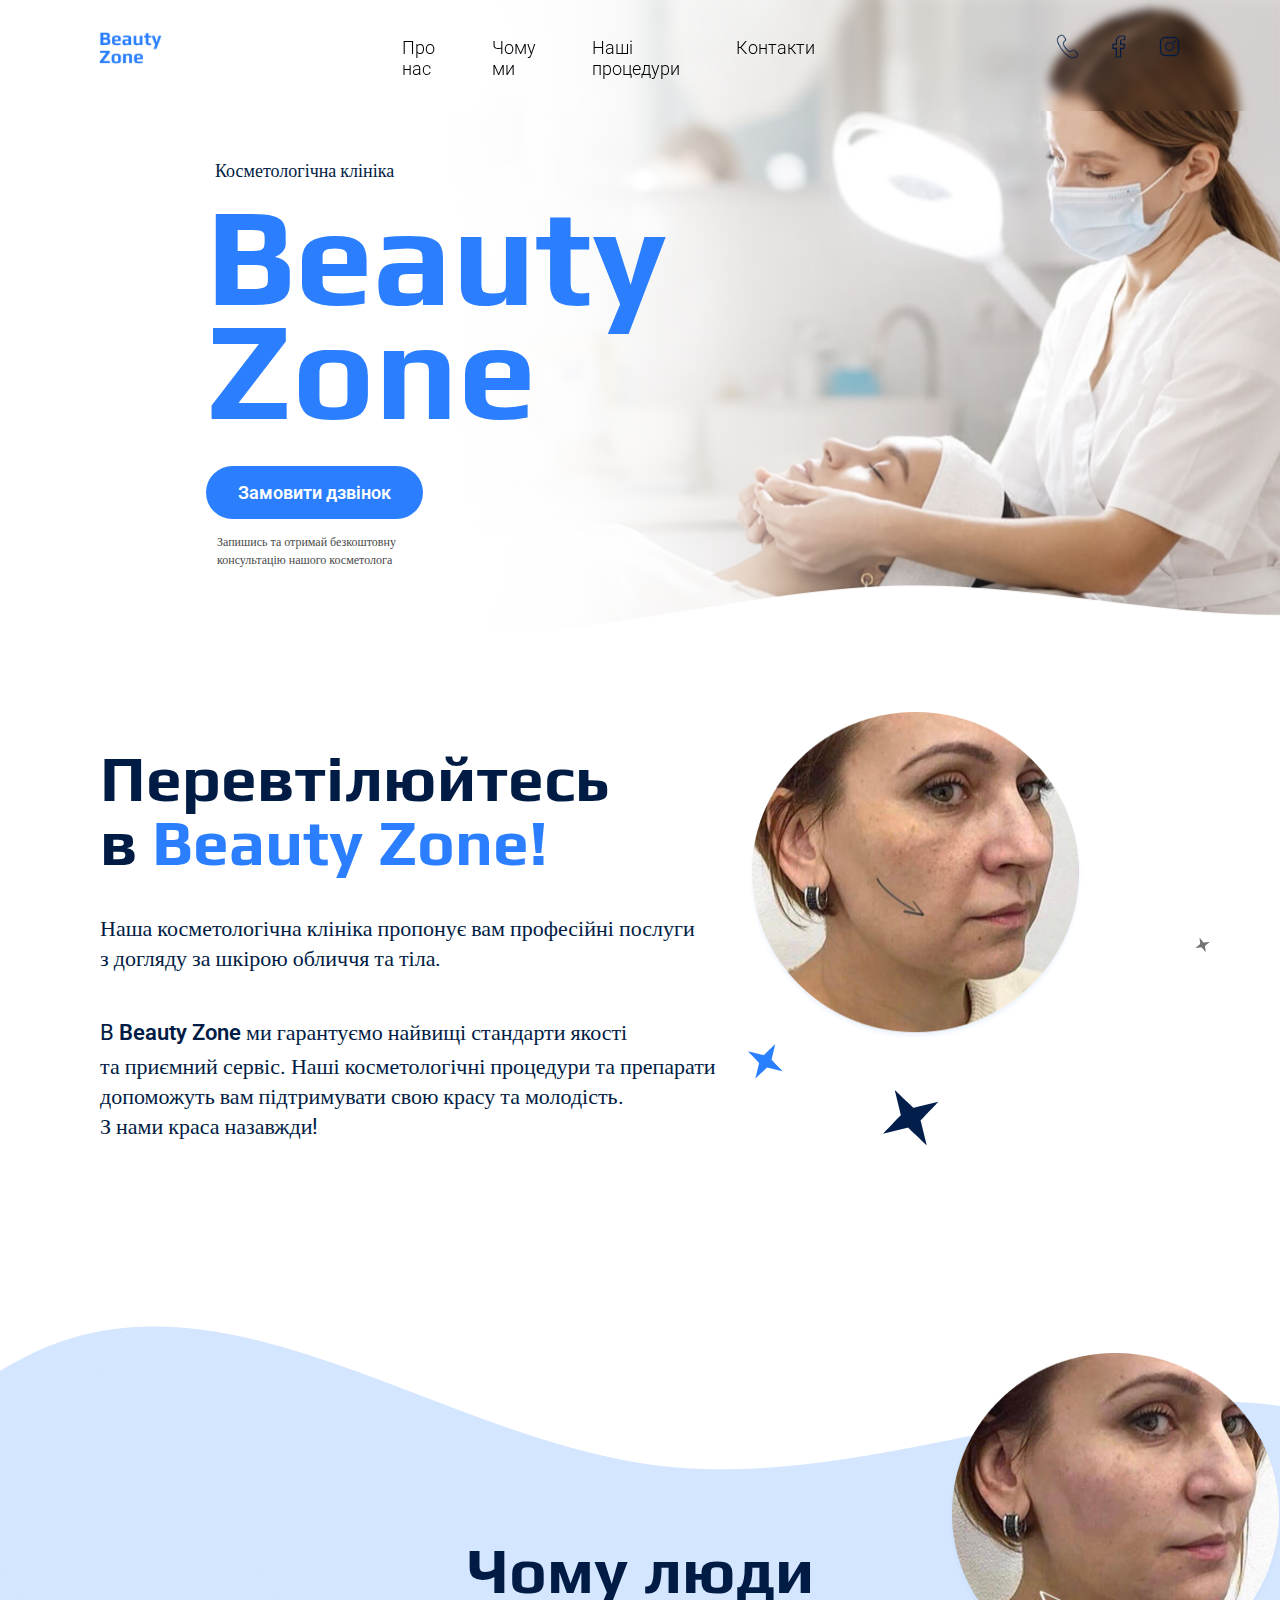
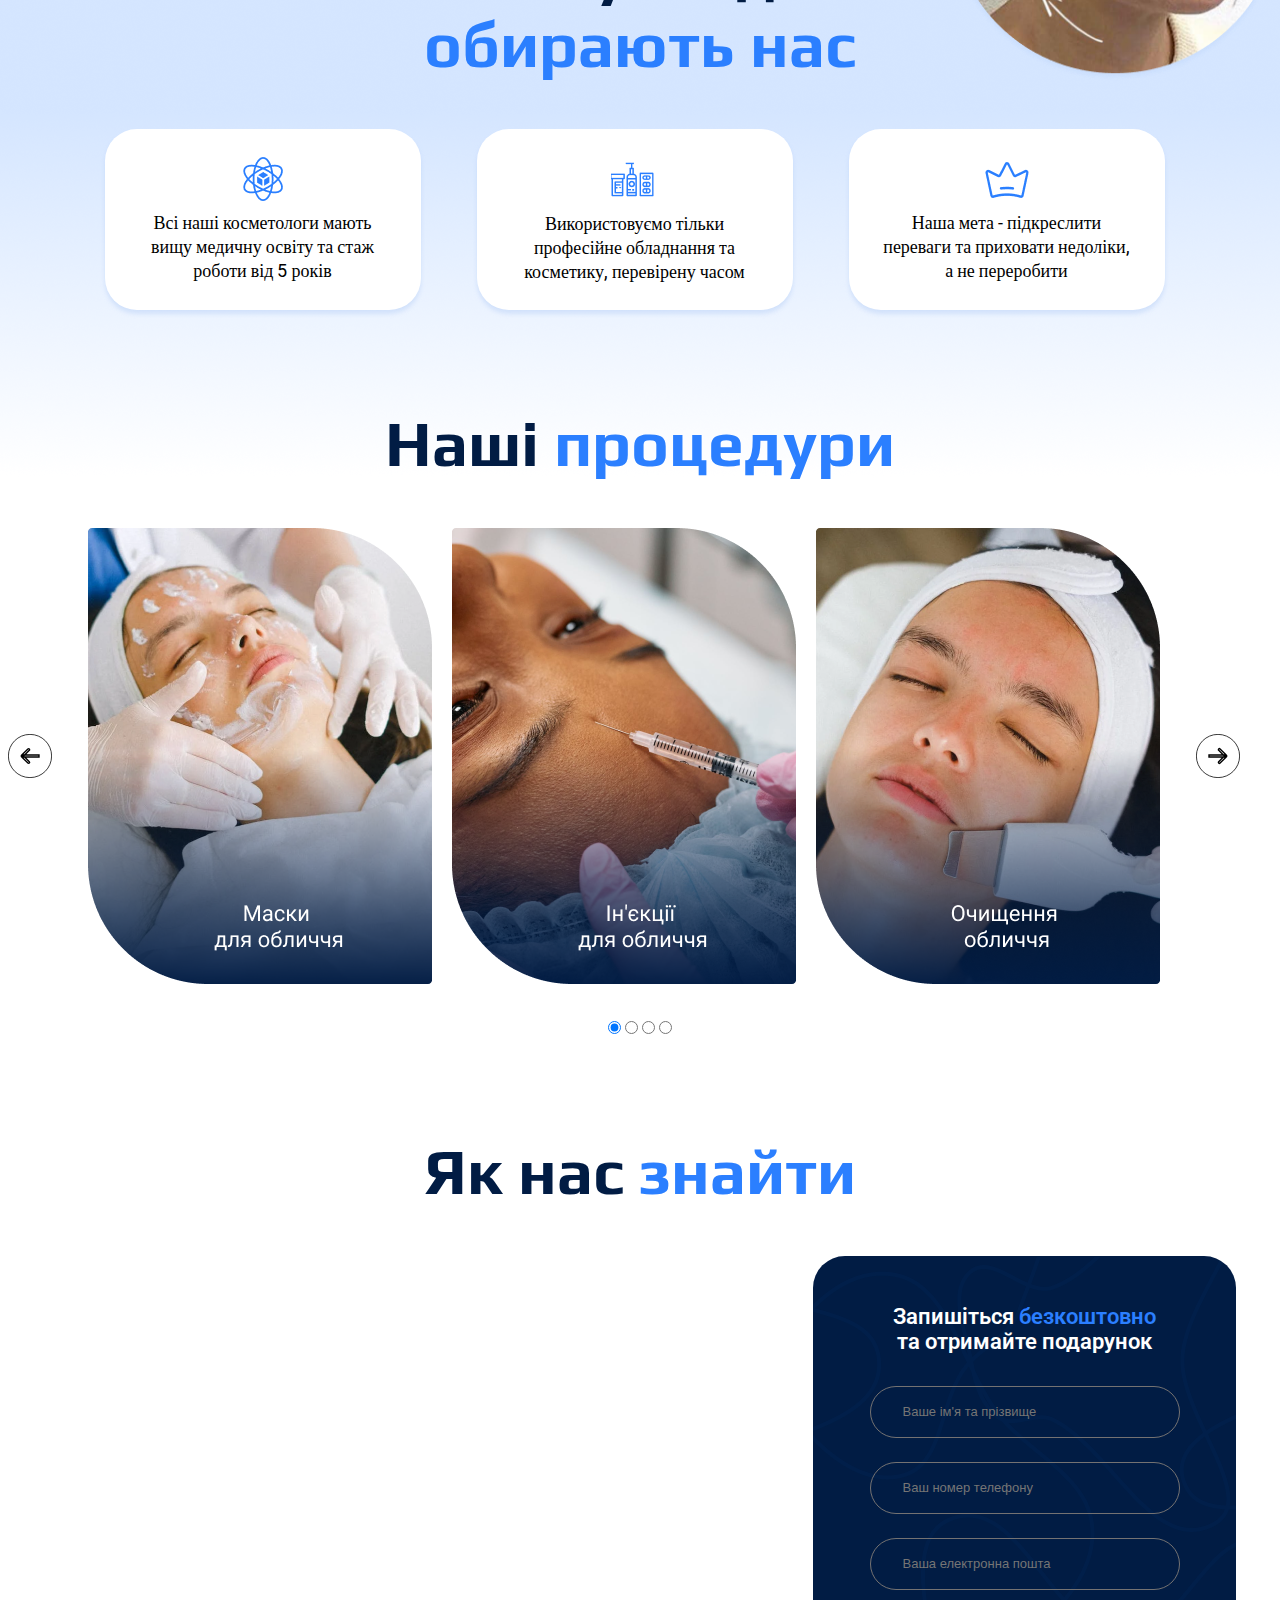
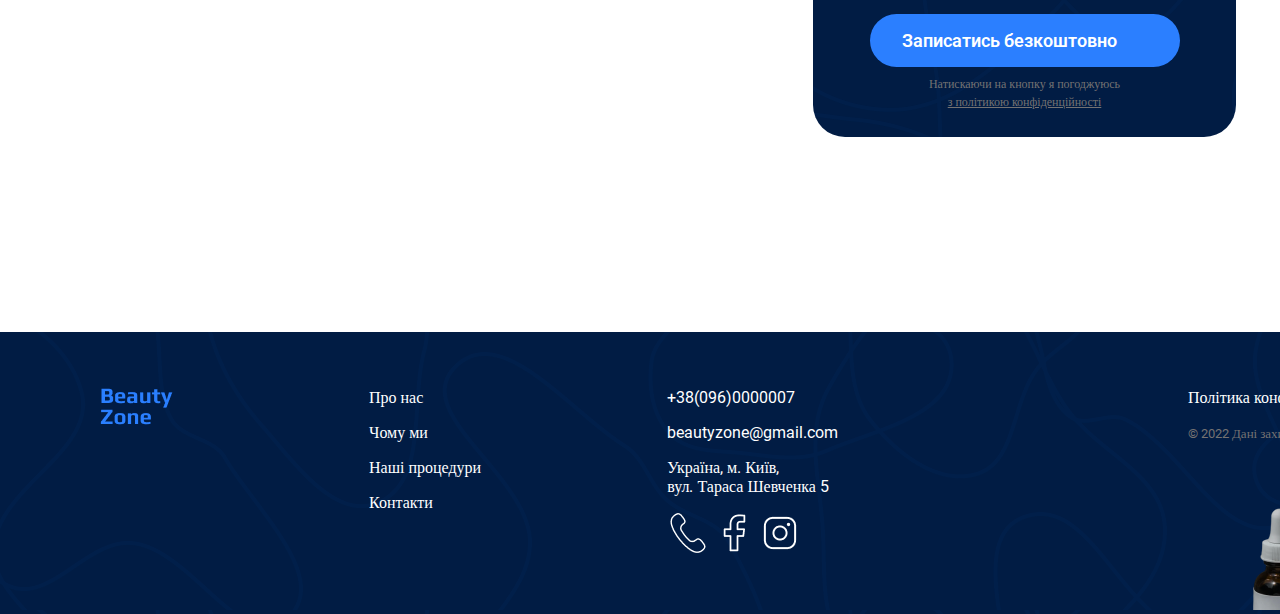
==== commit 6d9756d3: "...." ====
--- a/index.html
+++ b/index.html
@@ -39,7 +39,7 @@
         <div class="content">
         <p id="par_one">Косметологічна клініка</p>
         <h1>Beauty<br>Zone</h1>
-        <button><a href="index2.html">Замовити дзвінок</a></button>
+        <button class="button modal-btn-open" type="button">Замовити дзвінок</button>
         <p id="par_two">Запишись та отримай безкоштовну<br>консультацію нашого косметолога</p>
         </div>
         <img id="vector" src="img/vector.png" alt="">
@@ -118,9 +118,9 @@
             </svg>
         </a>
         
-        <img class="slider_img_one" src="img/slider_one.png" alt="">
-        <img class="slider_img_two" src="img/slider_two.png" alt="">
-        <img src="img/slider_three.png" alt="">
+        <img class="slider_img_one" id="slider-img" src="img/slider_one.png" alt="">
+        <img class="slider_img_two" id="slider-img" src="img/slider_two.png" alt="">
+        <img class="slider_img_three" id="slider-img" src="img/slider_three.png" alt="">
 
         <a href="#" >
             <svg class="arrow_two" width= "44" height= "44">
@@ -157,7 +157,7 @@
                 <input type="text" id="name" name="name" placeholder="Ваше ім'я та прізвище">
                 <input type="text" id="phone-number" name="phone-number" placeholder="Ваш номер телефону">
                 <input type="email" id="email" name="email" placeholder="Ваша електронна пошта">
-                <button><a href="index2.html">Записатись безкоштовно</a></button>
+                <button>Записатись безкоштовно</button>
                 <p>Натискаючи на кнопку я погоджуюсь <br><span>з політикою конфіденційності</span></p>
                 </form>
                 
@@ -177,10 +177,10 @@
 
     <div class="about_us">
         <ul>
-            <li>Про нас</li>
-            <li>Чому ми</li>
-            <li>Наші процедури</li>
-            <li>Контакти</li>
+            <a href="#About-us"><li>Про нас</li></a>
+            <a href="#Why-we"><li>Чому ми</li></a>
+            <a href="#What-we-do"><li>Наші процедури</li></a>
+            <a href="#Where-find"><li>Контакти</li></a>
         </ul>
     </div>
 
@@ -210,5 +210,30 @@
 </div>
 
 
+
+<div class="backdrop is-hidden">
+    <div class="modal">
+      <img class="modal-btn-close" src="img2/icon_x.png" alt="">
+      
+      <h1>Замовити дзвінок</h1>
+      <h3>Запишіться <span id="reg">безкоштовно</span><br>
+        та отримайте подарунок</h3>
+
+     <div class="main_register">
+        <form>
+            <input type="text" id="name" name="name" placeholder="Ваше ім'я та прізвище">
+            <input type="text" id="phone-number" name="phone-number" placeholder="Ваш номер телефону">
+            <input type="email" id="email" name="email" placeholder="Ваша електронна пошта">
+            <button>Записатись безкоштовно</button>
+            <p>Натискаючи на кнопку я погоджуюсь <br><span>з політикою конфіденційності</span></p>
+        </form>
+    </div>
+      
+      </div>
+    </div>
+<script src="./js/modal.js"></script>
+
+
+
 </body>
 </html>--- a/styles.css
+++ b/styles.css
@@ -25,6 +25,11 @@
     padding: 0;
     box-sizing: border-box;
 }
+*,
+*::after,
+*::before {
+  box-sizing: border-box;
+}
 body {
     margin: 0;
     font-family: 'roboto' 'play';
@@ -417,6 +422,11 @@
 .slider {
     text-align: center;
     margin-bottom: 32px;
+    
+}
+#slider-img:hover {
+    transform: scale(1.05);
+    transition: transform 0.3s;
 }
 
 .slider_img_one{
@@ -536,8 +546,6 @@
 .register form {
     display: grid;
     justify-content: center;
-    gap: 16px;
-    
 }
 .register input {
     width: 310px;
@@ -566,6 +574,7 @@
     font-size: 18px;
     font-weight: 600;
     line-height: normal;
+    margin-bottom: 8px;
 }
 .register button a{
     text-decoration-line: none;
@@ -634,10 +643,17 @@
     text-decoration: none;
     list-style: none;
 }
+.footer ul a{
+    text-decoration: none;
+    color: var(--beauty-landing-2-background);
+}
 .footer ul li{
     text-decoration: none;
     cursor: pointer;
     font-size: 16px;
+}
+.footer li {
+    text-decoration: none;
 }
 .footer li:hover {
     color: #2B7FFF;
@@ -687,32 +703,162 @@
 }
 
 
-/* .backdrop {
-    position: fixed;
-    top: 0;
-    left: 0;
-    right: 0;
-    bottom: 0;
-    display: flex;
-    align-items: center;
+.backdrop {
+  position: fixed;
+  top: 0px;
+  left: 0px;
+  right: 0px;
+  bottom: 0px;
+  background-color: rgba(0, 0, 0, 0.5);
+  display: flex;
+  justify-content: center;
+  align-items: center;
+  padding: 40px 40px;
+  transition: opacity 0.5s, visibility 0.5s;
+}
+
+.modal {
+  width: 100%;
+  max-width: 880px;
+  max-height: 880px;
+  width: 723px;
+  height: 681px;
+  background-color: var(--beauty-landing-2-c-1);
+  background-image: url(img2/background-blue.png);
+  border-radius: 30px;
+  position: relative;
+  padding: 42px 144px;
+  overflow-y: auto;
+}
+
+.modal-btn-close {
+  cursor: pointer;
+  position: absolute;
+  top: 40px;
+  right: 40px;
+}
+.backdrop.is-hidden {
+  opacity: 0;
+  visibility: hidden;
+  pointer-events: none;
+}
+
+
+.modal h1 {
+    position: relative;
+    color: var(--beauty-landing-2-background, #FFF);
+    text-align: center;
+    font-family: Play;
+    font-size: 64px;
+    font-style: normal;
+    font-weight: 700;
+    line-height: normal;
+    margin-bottom: 40px;
+}
+.modal h3 {
+    color: var(--beauty-landing-2-background, #FFF);
+    text-align: center;
+    font-family: Roboto;
+    font-size: 22px;
+    font-style: normal;
+    font-weight: 600;
+    line-height: normal;
+    padding-bottom: 32px;
+}
+span#reg{
+    color: var(--beauty-landing-22, #2B7FFF);
+    text-decoration: none;
+    font-family: Roboto;
+    font-size: 22px;
+    font-weight: 600;
+    line-height: normal;
+}
+
+.main_register form {
+    display: grid;
     justify-content: center;
-    background-color: rgba(0, 0, 0, 0.5);
-}
-.modal {
-    position: relative;
-    width: 723px;
-    height: 681px;
-    background-color: var(--beauty-landing-2-c-1);
-    border-radius: 48px;
-}
-.backdrop .is-hidden {
-    display: none;
-}
-.modal-btn-close {
-    position: absolute;
-    top: 42px;
-    right: 42px;
-} */
+}
+.main_register input {
+    width: 310px;
+    height: 52px;
+    border-radius: 32px;
+    border: 1px solid #747272;
+    outline: none;
+    padding: 0 2rem;
+    font-size: 13px;
+    background-color: unset;
+    flex-shrink: 0;
+    color: #FFF;
+}
+
+#name {
+    margin-bottom: 24px;
+}
+#phone-number {
+    margin-bottom: 24px;
+}
+#email {
+    margin-bottom: 24px;
+}
+#name:focus {
+    border: none;
+    color: #FFF;
+    background: #747272;
+}
+#phone-number:focus {
+    border: none;
+    color: #FFF;
+    background: #747272;
+}
+#email:focus {
+    border: none;
+    color: #FFF;
+    background: #747272;
+}
+
+.main_register button {
+    border: none;
+    margin-bottom: 8px;
+    cursor: pointer;
+    display: flex;
+    padding: 16px 32px;
+    align-items: flex-start;
+    gap: 10px;
+    border-radius: 32px;
+    background: var(--beauty-landing-22, #2B7FFF);
+    color: var(--beauty-landing-2-background, #FFF);
+    font-family: Roboto;
+    font-size: 18px;
+    font-weight: 600;
+    line-height: normal;
+}
+.main_register button:active {
+    cursor: pointer;
+    font-family: Roboto;
+    font-size: 18px;
+    font-weight: 600;
+    color: var(--beauty-landing-2-background);
+    background-color: transparent;
+    border: 2px solid var(--beauty-landing-22);
+}
+
+form p{
+    color: var(--beauty-landing-25, #747272);
+    text-align: center;
+    font-family: Roboto;
+    font-size: 12px;
+    font-weight: 400;
+    line-height: 18px; 
+}
+.main_register span{
+    color: var(--beauty-landing-25, #747272);
+    font-family: Roboto;
+    font-size: 12px;
+    font-weight: 400;
+    line-height: 18px;
+    text-decoration-line: underline;
+}
+
 
 
   @media screen and (max-width: 900px) {
